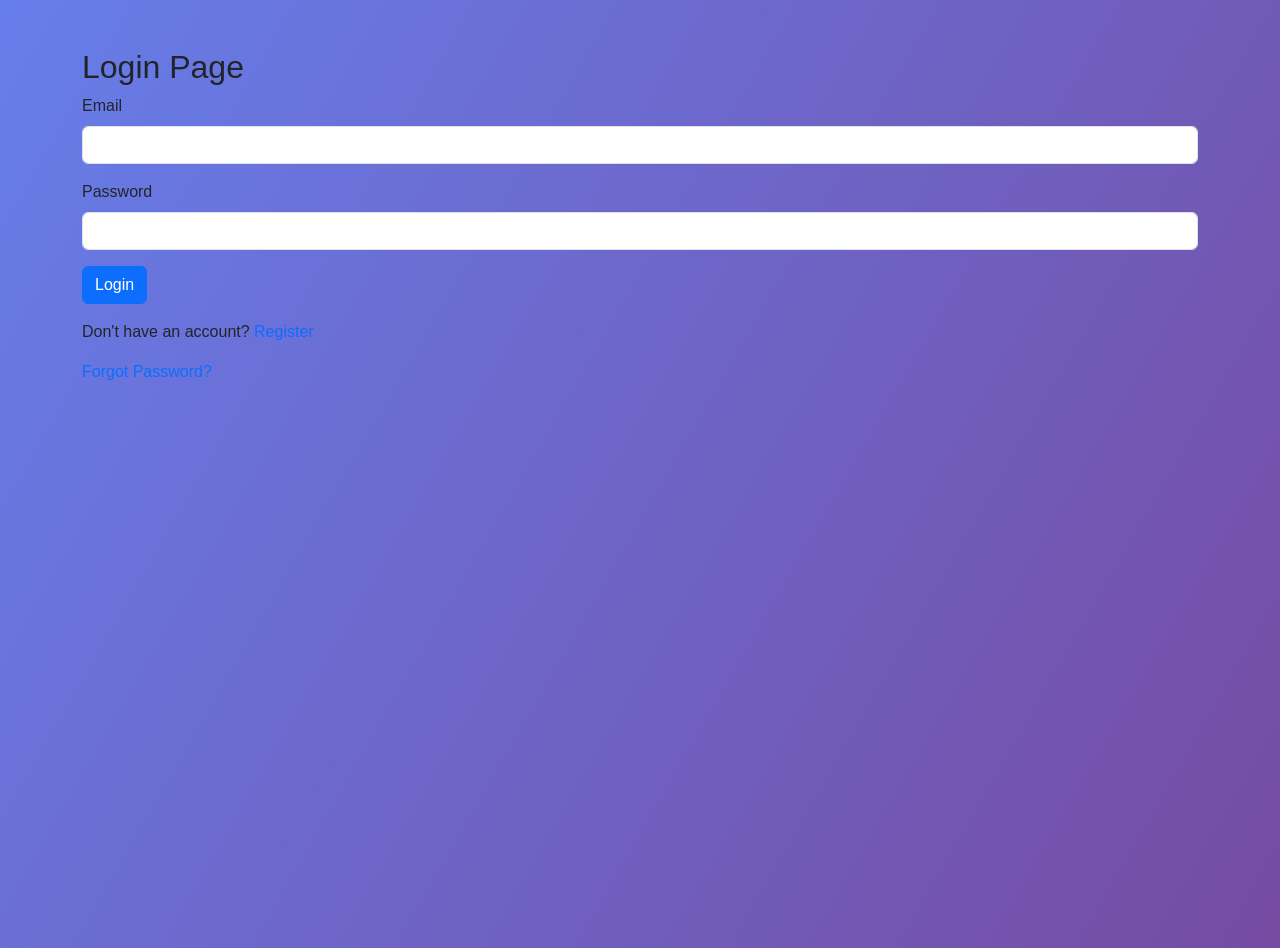
==== index.html @ 99b0ca14 "Styled authentication system using Bootstrap and custom CSS" ====
<!DOCTYPE html>
<html>
<head>
<title>Login</title>

<link href="https://cdn.jsdelivr.net/npm/bootstrap@5.3.2/dist/css/bootstrap.min.css" rel="stylesheet">

<link rel="stylesheet" href="https://cdn.jsdelivr.net/npm/bootstrap-icons@1.11.1/font/bootstrap-icons.css">

<link rel="stylesheet" href="styles.css">

</head>

<body>

<div class="container mt-5">

<h2>Login Page</h2>

<form>

<div class="mb-3">
<label class="form-label">Email</label>
<input type="email" class="form-control">
</div>

<div class="mb-3">
<label class="form-label">Password</label>
<input type="password" class="form-control">
</div>

<a href="dashboard.html" class="btn btn-primary">Login</a>

</form>

<p class="mt-3">
Don't have an account? <a href="register.html">Register</a>
</p>

<p>
<a href="forgot-password.html">Forgot Password?</a>
</p>

</div>

</body>
</html>
---- styles.css ----
body{
font-family: 'Poppins', sans-serif;
background: linear-gradient(120deg,#667eea,#764ba2);
min-height:100vh;
}

.card{
border-radius:12px;
box-shadow:0 8px 20px rgba(0,0,0,0.2);
}

.btn:hover{
transform:scale(1.05);
transition:0.3s;
}

a{
text-decoration:none;
}
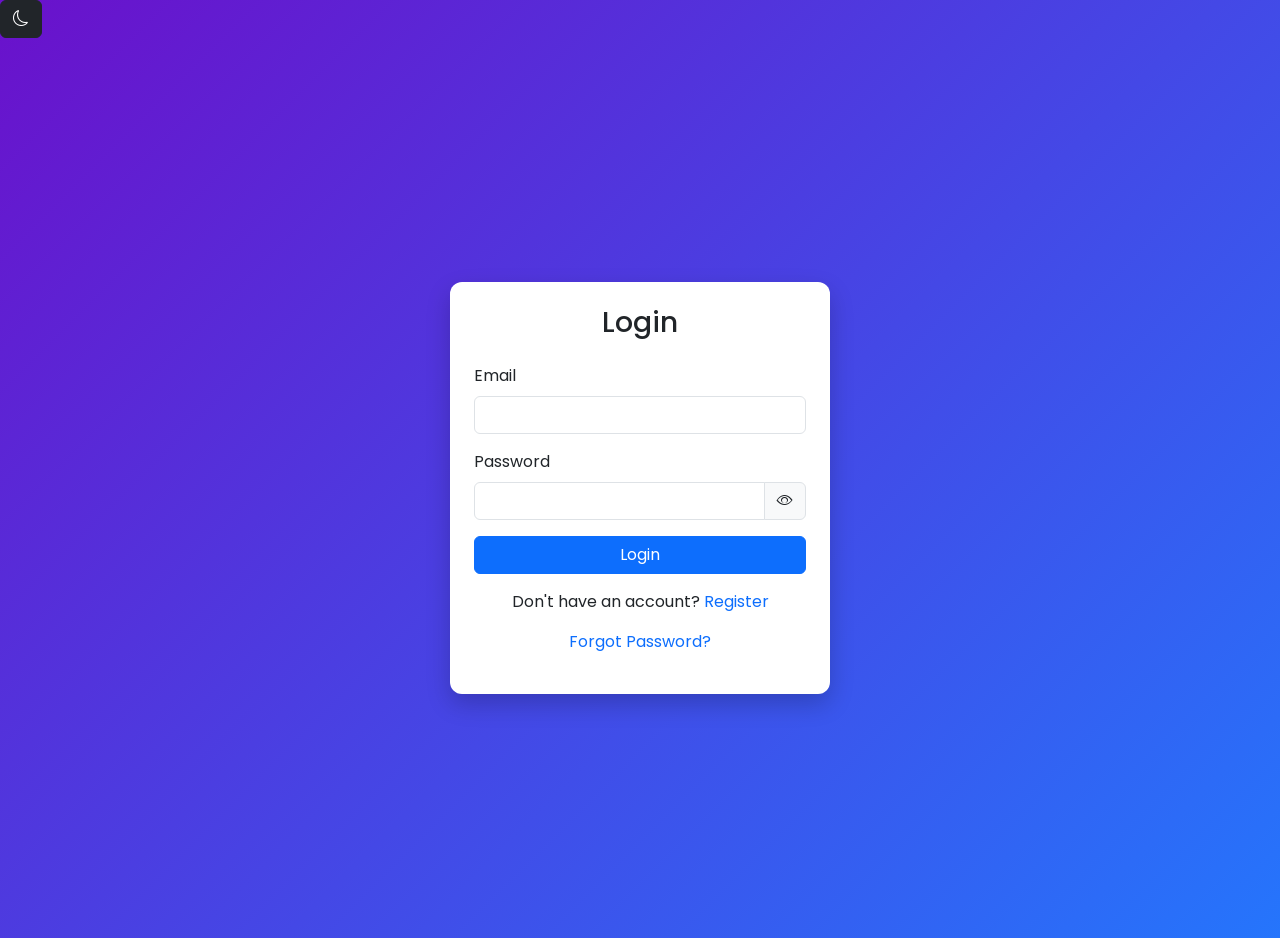
==== commit 450d5522: "Added Bootstrap styled authentication system" ====
--- a/index.html
+++ b/index.html
@@ -1,11 +1,20 @@
 <!DOCTYPE html>
-<html>
+<html lang="en">
 <head>
+
+<meta charset="UTF-8">
+<meta name="viewport" content="width=device-width, initial-scale=1">
+
 <title>Login</title>
 
+<!-- Bootstrap CSS -->
 <link href="https://cdn.jsdelivr.net/npm/bootstrap@5.3.2/dist/css/bootstrap.min.css" rel="stylesheet">
 
+<!-- Bootstrap Icons -->
 <link rel="stylesheet" href="https://cdn.jsdelivr.net/npm/bootstrap-icons@1.11.1/font/bootstrap-icons.css">
+
+<!-- Google Font -->
+<link href="https://fonts.googleapis.com/css2?family=Poppins:wght@300;400;500;600&display=swap" rel="stylesheet">
 
 <link rel="stylesheet" href="styles.css">
 
@@ -13,35 +22,89 @@
 
 <body>
 
-<div class="container mt-5">
+<div class="dark-toggle">
+<button onclick="toggleDarkMode()" class="btn btn-dark">
+<i class="bi bi-moon"></i>
+</button>
+</div>
 
-<h2>Login Page</h2>
+<div class="container d-flex justify-content-center align-items-center vh-100">
 
-<form>
+<div class="card login-card p-4">
+
+<h3 class="text-center mb-4">Login</h3>
+
+<form id="loginForm">
 
 <div class="mb-3">
 <label class="form-label">Email</label>
-<input type="email" class="form-control">
+<input type="email" class="form-control" required>
 </div>
 
 <div class="mb-3">
 <label class="form-label">Password</label>
-<input type="password" class="form-control">
+
+<div class="input-group">
+
+<input type="password" id="password" class="form-control" required>
+
+<span class="input-group-text" onclick="togglePassword()">
+<i class="bi bi-eye"></i>
+</span>
+
+</div>
 </div>
 
-<a href="dashboard.html" class="btn btn-primary">Login</a>
+<button class="btn btn-primary w-100" onclick="showSpinner()" type="button">
+
+<span id="loginText">Login</span>
+
+<span id="spinner" class="spinner-border spinner-border-sm d-none"></span>
+
+</button>
 
 </form>
 
-<p class="mt-3">
-Don't have an account? <a href="register.html">Register</a>
-</p>
+<div class="text-center mt-3">
 
-<p>
-<a href="forgot-password.html">Forgot Password?</a>
-</p>
+<p>Don't have an account? <a href="register.html">Register</a></p>
+
+<p><a href="forgot-password.html">Forgot Password?</a></p>
 
 </div>
 
+</div>
+
+</div>
+
+<script>
+
+function togglePassword(){
+let pass=document.getElementById("password");
+
+if(pass.type==="password"){
+pass.type="text";
+}else{
+pass.type="password";
+}
+}
+
+function showSpinner(){
+
+document.getElementById("spinner").classList.remove("d-none");
+document.getElementById("loginText").innerText="Loading...";
+
+setTimeout(()=>{
+window.location.href="dashboard.html";
+},1500);
+
+}
+
+function toggleDarkMode(){
+document.body.classList.toggle("dark-mode");
+}
+
+</script>
+
 </body>
 </html>
--- a/styles.css
+++ b/styles.css
@@ -1,19 +1,76 @@
 body{
-font-family: 'Poppins', sans-serif;
-background: linear-gradient(120deg,#667eea,#764ba2);
+font-family:'Poppins',sans-serif;
+background:linear-gradient(135deg,#6a11cb,#2575fc);
 min-height:100vh;
+margin:0;
+padding:0;
+color:#333;
+transition:0.3s;
 }
 
-.card{
+.login-card{
+width:380px;
+border:none;
 border-radius:12px;
-box-shadow:0 8px 20px rgba(0,0,0,0.2);
+box-shadow:0 10px 25px rgba(0,0,0,0.2);
+transition:0.3s;
+}
+
+.dashboard-card{
+border:none;
+border-radius:12px;
+box-shadow:0 10px 25px rgba(0,0,0,0.15);
+transition:0.3s;
+background:white;
+}
+
+.card:hover{
+transform:translateY(-5px);
+}
+
+.btn{
+transition:0.3s;
 }
 
 .btn:hover{
 transform:scale(1.05);
-transition:0.3s;
+}
+
+.navbar{
+box-shadow:0 5px 15px rgba(0,0,0,0.2);
 }
 
 a{
 text-decoration:none;
+transition:0.3s;
+}
+
+a:hover{
+color:#2575fc;
+}
+
+.form-control:focus{
+box-shadow:0 0 10px rgba(37,117,252,0.5);
+border-color:#2575fc;
+}
+
+.container{
+padding-top:20px;
+padding-bottom:20px;
+}
+
+@keyframes fadeIn{
+from{
+opacity:0;
+transform:translateY(-20px);
+}
+
+to{
+opacity:1;
+transform:translateY(0);
+}
+}
+
+.card{
+animation:fadeIn 0.6s ease;
 }
